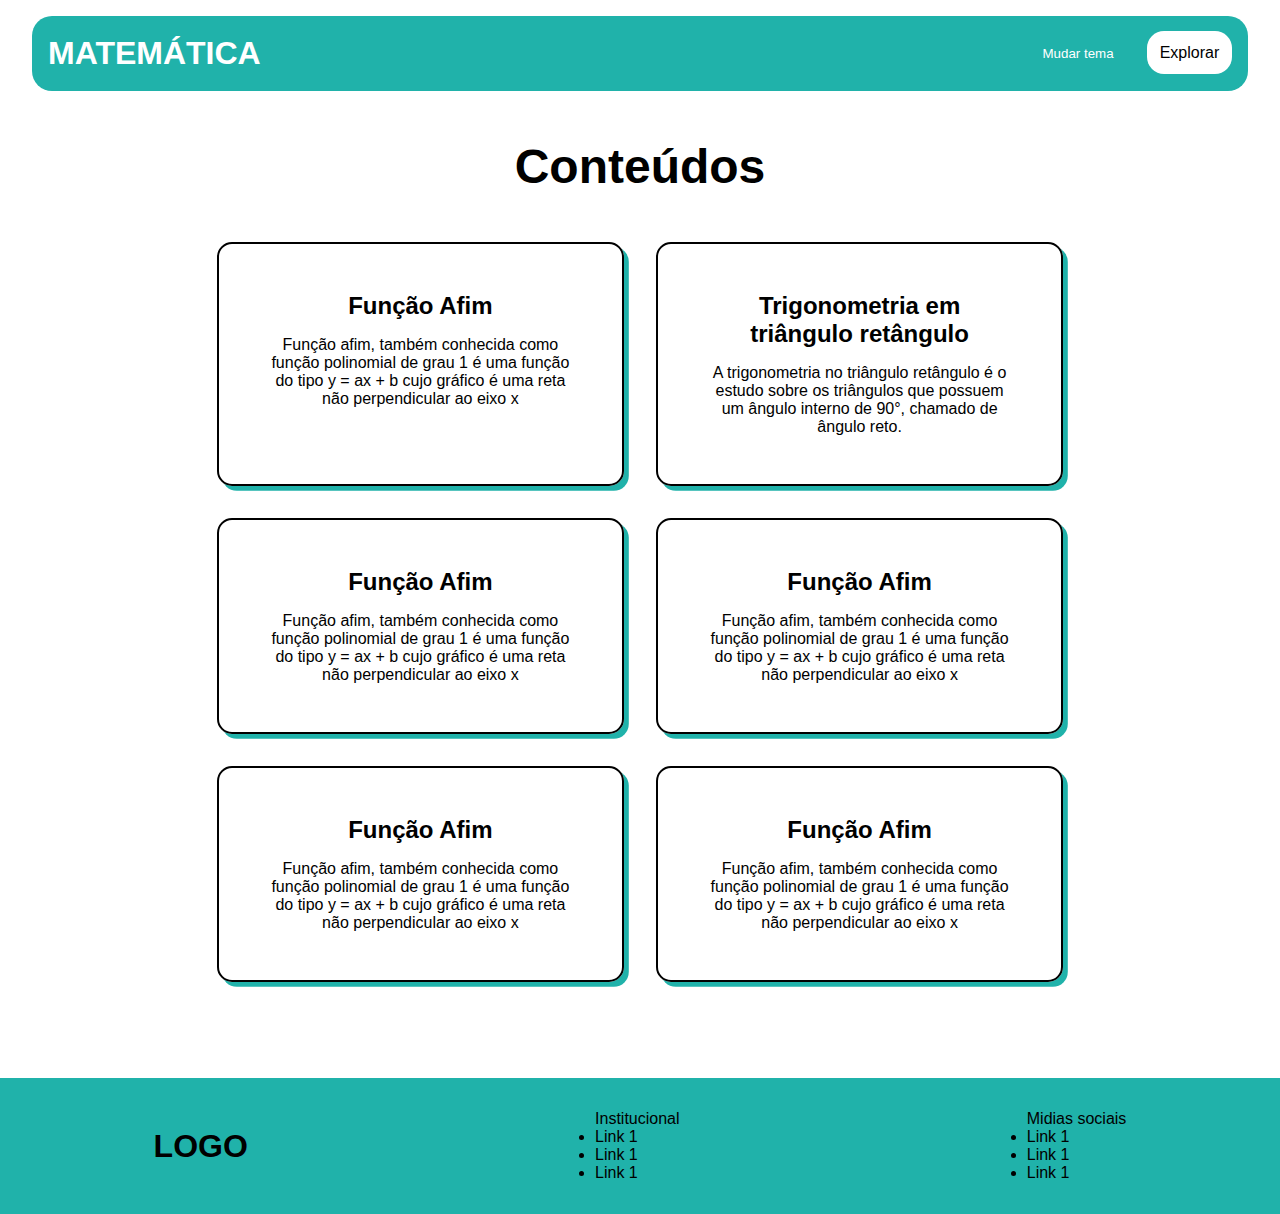
==== pages/explorar.html @ 84271707 "Add files via upload" ====
<!DOCTYPE html>
<html lang="pt-br">

<head>
    <meta charset="UTF-8">
    <meta http-equiv="X-UA-Compatible" content="IE=edge">
    <meta name="viewport" content="width=device-width, initial-scale=1.0">
    <title>Matemática - Explorar</title>
    <link rel="stylesheet" href="../css/explorar.css">
    <link rel="shortcut icon" href="../img/favicon.png" type="image/x-icon">
    <script src="../scripts/functions.js"></script>
</head>

<body>
    <header>
        <nav>
            <div id="logo">
                <h1><a href="../index.html">MATEMÁTICA</a></h1>
            </div>
            <div id="links">
                <button class="mode" onclick="turnMode()">Mudar tema</button>
                <!-- <img src="./img/mode.png" class="mode"> -->
                <a href="#" class="button">Explorar</a>
            </div>
        </nav>
    </header>

    <h1 id="title">Conteúdos</h1>

    <div class="listOfContent">

        <div class="box">
            <a href="./funcaoAfim.html">
                <h2>Função Afim</h2>
                <p>Função afim, também conhecida como função polinomial de grau 1 é uma função do tipo y = ax + b cujo
                    gráfico é uma reta não perpendicular ao eixo x</p>
            </a>
        </div>
        <div class="box">
            <a href="./trigonometria.html">
                <h2>Trigonometria em triângulo retângulo</h2>
                <p>A trigonometria no triângulo retângulo é o estudo sobre os triângulos que possuem um ângulo interno
                    de 90°, chamado de ângulo reto.</p>
            </a>
        </div>

        <div class="box">
            <a href="./funcaoAfim.html">
                <h2>Função Afim</h2>
                <p>Função afim, também conhecida como função polinomial de grau 1 é uma função do tipo y = ax + b cujo
                    gráfico é uma reta não perpendicular ao eixo x</p>
            </a>
        </div>
        <div class="box">
            <a href="./funcaoAfim.html">
                <h2>Função Afim</h2>
                <p>Função afim, também conhecida como função polinomial de grau 1 é uma função do tipo y = ax + b cujo
                    gráfico é uma reta não perpendicular ao eixo x</p>
            </a>
        </div>

        <div class="box">
            <a href="./funcaoAfim.html">
                <h2>Função Afim</h2>
                <p>Função afim, também conhecida como função polinomial de grau 1 é uma função do tipo y = ax + b cujo
                    gráfico é uma reta não perpendicular ao eixo x</p>
            </a>
        </div>
        <div class="box">
            <a href="./funcaoAfim.html">
                <h2>Função Afim</h2>
                <p>Função afim, também conhecida como função polinomial de grau 1 é uma função do tipo y = ax + b cujo
                    gráfico é uma reta não perpendicular ao eixo x</p>
            </a>
        </div>


    </div>

    <footer>
        <h1>LOGO</h1>
        <ul>Institucional
            <li>Link 1</li>
            <li>Link 1</li>
            <li>Link 1</li>
        </ul>
        <ul>Midias sociais
            <li>Link 1</li>
            <li>Link 1</li>
            <li>Link 1</li>
        </ul>
    </footer>
</body>

</html>
---- css/explorar.css ----
* {
    font-family: 'Segoe UI', Tahoma, Geneva, Verdana, sans-serif;
    margin: 0;
}

:root {
    --body-bg: #ffff;
    --body-color: black;
    --theme-color: lightseagreen;
}


body {
    min-height: 100vh;
    display: flex;
    flex-direction: column;
    background-color: var(--body-bg);
    /* background-image: url("../img/indexBackground.png");
    background-size: cover; */
    /* filter: invert(1); */
}

nav {
    display: flex;
    justify-content: space-between;
    margin: 1rem 2rem;
    padding: 1rem;
    background-color: var(--theme-color);
    align-items: center;
    color: var(--body-bg);
    border-radius: 20px;
    height: 2.7rem;
}

nav .button {
    background-color: var(--body-bg);
    padding: 0.8rem;
    border-radius: 17px;
    text-decoration: none;
    color: var(--body-color);
    transition: 0.6s;
    position: relative;
}

.button:hover {
    transition: 0.7s;
    border: 1px solid var(--body-bg);
    background-color: var(--theme-color);
    color: var(--body-bg);
    text-decoration: underline;
}

footer {
    display: flex;
    justify-content: space-around;
    margin-top: auto;
    align-items: center;
    padding: 2rem 0;
    flex-wrap: wrap;
    width: 100%;
    background-color: var(--theme-color);
}

.listOfContent {
    display: flex;
    justify-content: center;
    flex-wrap: wrap;
    width: 80%;
    margin: 0 auto;
    margin-bottom: 5rem;
    margin-top: 2rem;
}

.box {
    border: 2px solid var(--body-color);
    padding: 3rem;
    border-radius: 15px;
    margin: 1rem;
    text-align: center;
    box-shadow: 0.3rem 0.3rem var(--theme-color);
    width: 30%;
    transition: 0.7s;
}

.box h2 {
    margin-bottom: 1rem;
}

.listOfContent a {
    /* display: flex; */
    text-decoration: none;
    color: var(--body-color);
}

.box:hover {
    transform: scale(1.05, 1.05);
    transition: 0.7s;
}

#title {
    text-align: center;
    padding-top: 2rem;
    font-size: 3rem;
    color: var(--body-color);
}

h1 a {
    text-decoration: none;
    color: var(--body-bg);
}


.mode {
    border: none;
    margin-right: 1rem;
    cursor: pointer;
    background-color: var(--theme-color);
    padding: 0.8rem;
    text-decoration: none;
    color: var(--body-bg);
    transition: 0.6s;
    position: relative;
}
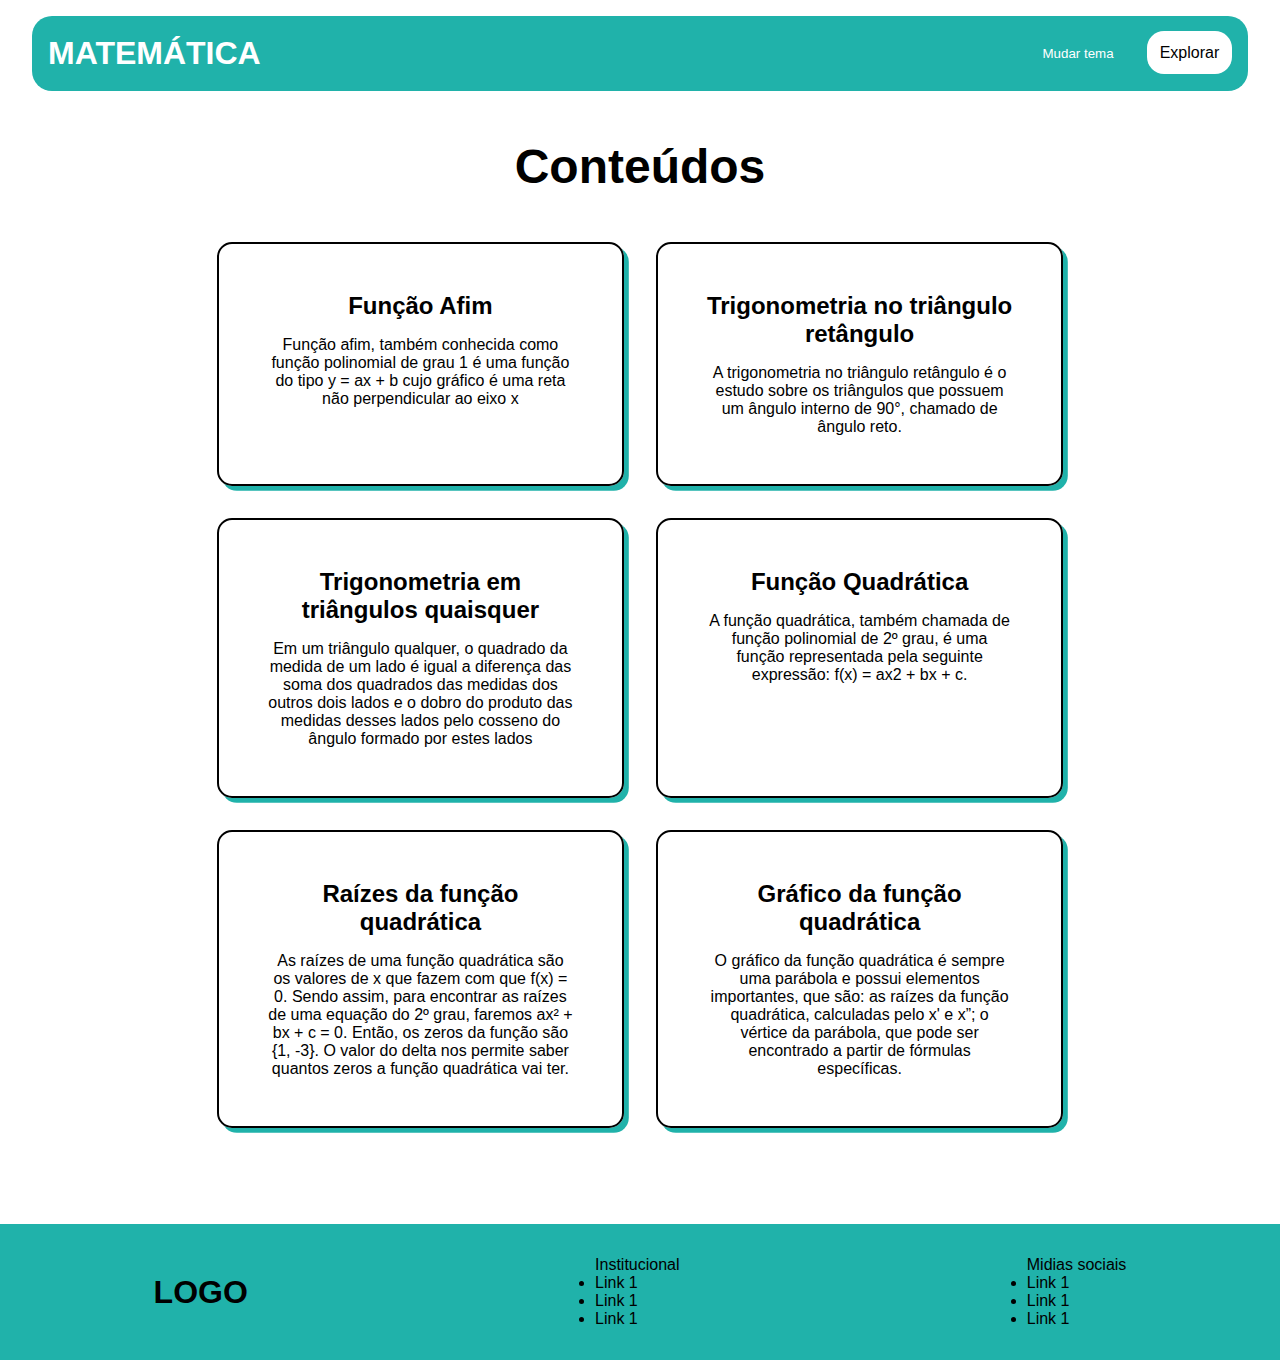
==== commit 8ee96b08: "Add files via upload" ====
--- a/pages/explorar.html
+++ b/pages/explorar.html
@@ -38,39 +38,42 @@
         </div>
         <div class="box">
             <a href="./trigonometria.html">
-                <h2>Trigonometria em triângulo retângulo</h2>
+                <h2>Trigonometria no triângulo retângulo</h2>
                 <p>A trigonometria no triângulo retângulo é o estudo sobre os triângulos que possuem um ângulo interno
                     de 90°, chamado de ângulo reto.</p>
             </a>
         </div>
 
         <div class="box">
-            <a href="./funcaoAfim.html">
-                <h2>Função Afim</h2>
-                <p>Função afim, também conhecida como função polinomial de grau 1 é uma função do tipo y = ax + b cujo
-                    gráfico é uma reta não perpendicular ao eixo x</p>
+            <a href="./trigonometriaQualquer.html">
+                <h2>Trigonometria em triângulos quaisquer</h2>
+                <p>Em um triângulo qualquer, o quadrado da medida de um lado é igual a diferença das soma dos quadrados
+                    das medidas dos outros dois lados e o dobro do produto das medidas desses lados pelo cosseno do
+                    ângulo formado por estes lados</p>
             </a>
         </div>
         <div class="box">
-            <a href="./funcaoAfim.html">
-                <h2>Função Afim</h2>
-                <p>Função afim, também conhecida como função polinomial de grau 1 é uma função do tipo y = ax + b cujo
-                    gráfico é uma reta não perpendicular ao eixo x</p>
+            <a href="./funcaoQuadratica.html">
+                <h2>Função Quadrática</h2>
+                <p>A função quadrática, também chamada de função polinomial de 2º grau, é uma função representada pela
+                    seguinte expressão: f(x) = ax2 + bx + c.</p>
             </a>
         </div>
 
         <div class="box">
-            <a href="./funcaoAfim.html">
-                <h2>Função Afim</h2>
-                <p>Função afim, também conhecida como função polinomial de grau 1 é uma função do tipo y = ax + b cujo
-                    gráfico é uma reta não perpendicular ao eixo x</p>
+            <a href="./raizesFuncaoQuadratica.html">
+                <h2>Raízes da função quadrática</h2>
+                <p>As raízes de uma função quadrática são os valores de x que fazem com que f(x) = 0. Sendo assim, para
+                    encontrar as raízes de uma equação do 2º grau, faremos ax² + bx + c = 0. Então, os zeros da função
+                    são {1, -3}. O valor do delta nos permite saber quantos zeros a função quadrática vai ter.</p>
             </a>
         </div>
         <div class="box">
-            <a href="./funcaoAfim.html">
-                <h2>Função Afim</h2>
-                <p>Função afim, também conhecida como função polinomial de grau 1 é uma função do tipo y = ax + b cujo
-                    gráfico é uma reta não perpendicular ao eixo x</p>
+            <a href="./graficoFuncaoQuadratica.html">
+                <h2>Gráfico da função quadrática</h2>
+                <p>O gráfico da função quadrática é sempre uma parábola e possui elementos importantes, que são: as
+                    raízes da função quadrática, calculadas pelo x' e x”; o vértice da parábola, que pode ser encontrado
+                    a partir de fórmulas específicas.</p>
             </a>
         </div>
 
